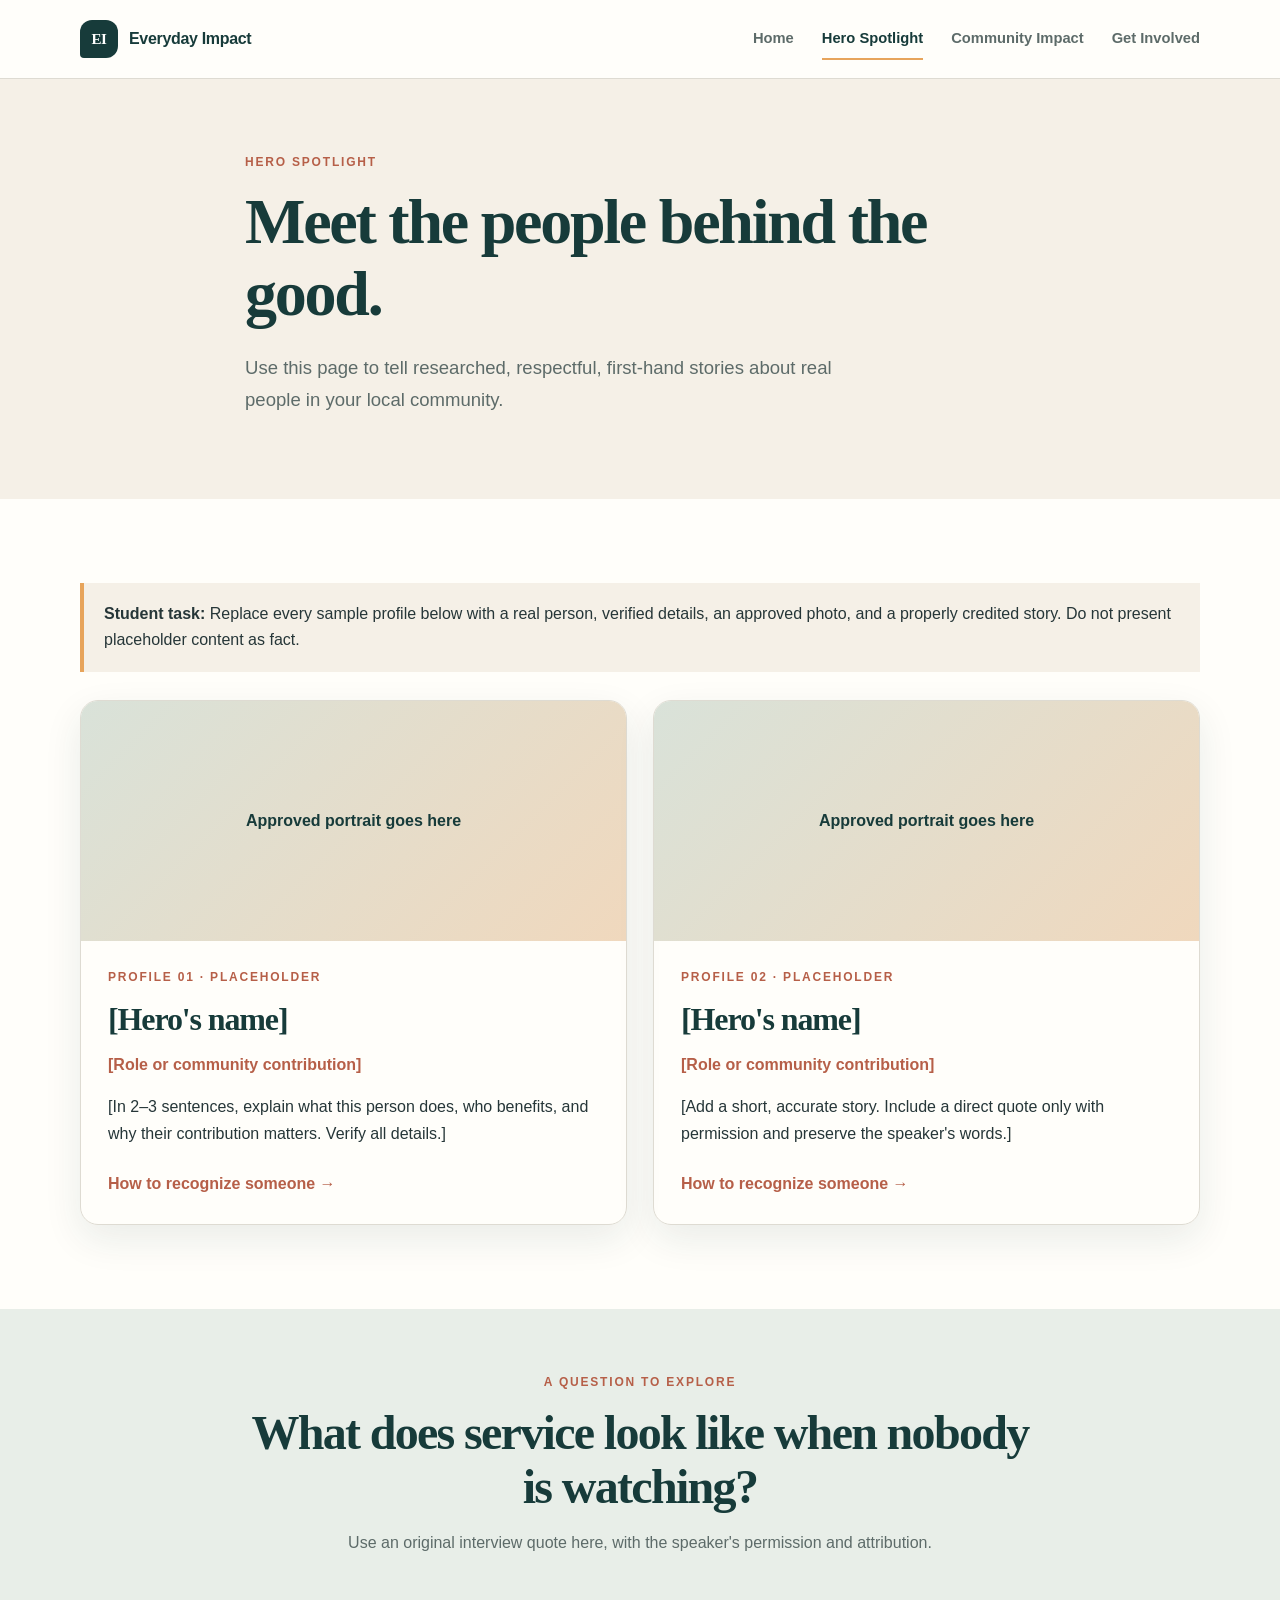
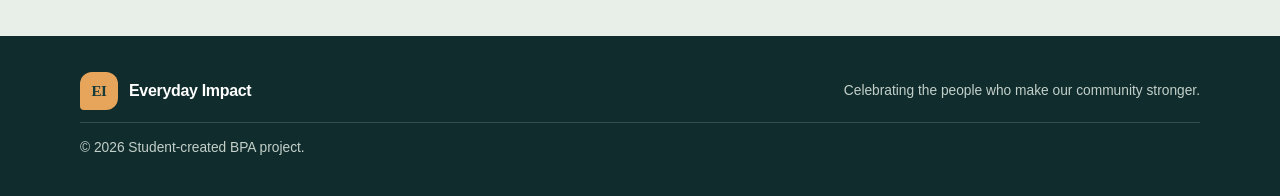
==== heroes.html @ 584205df "Initial commit" ====
<!doctype html>
<html lang="en">
<head>
  <meta charset="utf-8"><meta name="viewport" content="width=device-width, initial-scale=1">
  <meta name="description" content="Meet local community heroes and learn their stories.">
  <title>Hero Spotlight | Everyday Impact</title>
  <link rel="stylesheet" href="css/styles.css"><script src="js/main.js" defer></script>
</head>
<body>
  <a class="skip-link" href="#main">Skip to content</a>
  <header class="site-header"><div class="container nav-wrap">
    <a class="brand" href="index.html"><span class="brand-mark">EI</span><span>Everyday Impact</span></a>
    <button class="menu-toggle" type="button" aria-expanded="false" aria-controls="primary-nav">Menu</button>
    <nav id="primary-nav" class="primary-nav" aria-label="Main navigation">
      <a href="index.html">Home</a><a href="heroes.html" aria-current="page">Hero Spotlight</a><a href="impact.html">Community Impact</a><a href="get-involved.html">Get Involved</a>
    </nav>
  </div></header>
  <main id="main">
    <section class="page-hero"><div class="container narrow">
      <p class="eyebrow">Hero spotlight</p><h1>Meet the people behind the good.</h1>
      <p class="lead">Use this page to tell researched, respectful, first-hand stories about real people in your local community.</p>
    </div></section>
    <section class="section container">
      <div class="notice"><strong>Student task:</strong> Replace every sample profile below with a real person, verified details, an approved photo, and a properly credited story. Do not present placeholder content as fact.</div>
      <div class="profile-grid">
        <article class="profile-card">
          <div class="image-placeholder"><span>Approved portrait goes here</span></div>
          <div class="profile-body"><p class="eyebrow">Profile 01 · Placeholder</p><h2>[Hero's name]</h2><p class="profile-role">[Role or community contribution]</p><p>[In 2–3 sentences, explain what this person does, who benefits, and why their contribution matters. Verify all details.]</p><a class="text-link" href="get-involved.html">How to recognize someone →</a></div>
        </article>
        <article class="profile-card">
          <div class="image-placeholder"><span>Approved portrait goes here</span></div>
          <div class="profile-body"><p class="eyebrow">Profile 02 · Placeholder</p><h2>[Hero's name]</h2><p class="profile-role">[Role or community contribution]</p><p>[Add a short, accurate story. Include a direct quote only with permission and preserve the speaker's words.]</p><a class="text-link" href="get-involved.html">How to recognize someone →</a></div>
        </article>
      </div>
    </section>
    <section class="quote-band"><div class="container narrow"><p class="eyebrow">A question to explore</p><h2>What does service look like when nobody is watching?</h2><p>Use an original interview quote here, with the speaker's permission and attribution.</p></div></section>
  </main>
  <footer class="site-footer"><div class="container footer-inner"><a class="brand brand-footer" href="index.html"><span class="brand-mark">EI</span><span>Everyday Impact</span></a><p>Celebrating the people who make our community stronger.</p><p class="copyright">© <span data-year></span> Student-created BPA project.</p></div></footer>
</body></html>
---- css/styles.css ----
/* Everyday Impact starter styles
   Students: customize the design tokens first, then components and page-specific styles. */
:root {
  --color-ink: #263638;
  --color-muted: #5d6b69;
  --color-primary: #173b3a;
  --color-primary-dark: #102c2c;
  --color-gold: #e7a45b;
  --color-paper: #f5f0e7;
  --color-white: #fffefa;
  --color-terra: #b65f48;
  --color-line: #dedbd2;
  --font-heading: Georgia, "Times New Roman", serif;
  --font-body: Arial, Helvetica, sans-serif;
  --content-width: 1120px;
  --radius-card: 18px;
  --shadow-soft: 0 14px 38px rgba(23, 59, 58, .09);
}
* { box-sizing: border-box; }
html { scroll-behavior: smooth; }
body { margin: 0; color: var(--color-ink); background: var(--color-white); font-family: var(--font-body); line-height: 1.65; }
a { color: inherit; }
img, video { max-width: 100%; height: auto; }
.container { width: min(var(--content-width), calc(100% - 40px)); margin-inline: auto; }
.narrow { max-width: 790px; }
.reading-width { max-width: 720px; }
.skip-link { position: absolute; left: -9999px; top: 8px; z-index: 99; background: white; padding: 10px; }
.skip-link:focus { left: 8px; }
.site-header { position: relative; z-index: 5; background: var(--color-white); border-bottom: 1px solid var(--color-line); }
.nav-wrap { min-height: 78px; display: flex; align-items: center; justify-content: space-between; gap: 24px; }
.brand { display: inline-flex; align-items: center; gap: 11px; color: var(--color-primary); font-weight: 800; text-decoration: none; letter-spacing: -.02em; }
.brand-mark { display: grid; place-items: center; width: 38px; height: 38px; border-radius: 12px 12px 12px 4px; background: var(--color-primary); color: white; font-family: var(--font-heading); font-size: 15px; }
.primary-nav { display: flex; align-items: center; gap: 28px; }
.primary-nav a { color: var(--color-muted); font-size: .92rem; font-weight: 700; text-decoration: none; padding: 8px 0; border-bottom: 2px solid transparent; }
.primary-nav a:hover, .primary-nav a[aria-current="page"] { color: var(--color-primary); border-color: var(--color-gold); }
.menu-toggle { display: none; border: 1px solid var(--color-line); background: white; border-radius: 8px; padding: 8px 12px; font: inherit; }
.hero { overflow: hidden; background: var(--color-paper); padding: 76px 0 82px; }
.hero-grid { display: grid; grid-template-columns: 1.08fr .92fr; align-items: center; gap: 56px; }
.eyebrow { margin: 0 0 13px; color: var(--color-terra); font-size: .75rem; font-weight: 800; letter-spacing: .15em; text-transform: uppercase; }
h1, h2, h3 { color: var(--color-primary); line-height: 1.13; }
h1, h2 { font-family: var(--font-heading); font-weight: 600; letter-spacing: -.035em; }
h1 { margin: 0 0 22px; font-size: clamp(2.8rem, 6vw, 5rem); }
h1 em { color: var(--color-terra); font-weight: 500; }
h2 { margin: 0 0 15px; font-size: clamp(2rem, 4vw, 3.15rem); }
h3 { margin: 0 0 10px; font-size: 1.3rem; }
p { margin-top: 0; }
.lead { color: var(--color-muted); max-width: 610px; font-size: 1.16rem; line-height: 1.7; }
.button-row { display: flex; flex-wrap: wrap; gap: 12px; margin-top: 30px; }
.button { display: inline-flex; justify-content: center; align-items: center; min-height: 48px; padding: 11px 20px; border: 2px solid transparent; border-radius: 999px; font-weight: 800; text-decoration: none; transition: transform .2s ease, background-color .2s ease; cursor: pointer; }
.button:hover { transform: translateY(-2px); }
.button-primary { background: var(--color-primary); color: white; }
.button-primary:hover { background: var(--color-primary-dark); }
.button-outline { border-color: var(--color-primary); color: var(--color-primary); }
.button-light { background: var(--color-white); color: var(--color-primary); }
.hero-art { min-height: 390px; position: relative; display: grid; place-items: center; border-radius: 48% 48% 22px 22px; background: #d9e2d9; overflow: hidden; }
.art-sun { position: absolute; width: 190px; height: 190px; border-radius: 50%; background: var(--color-gold); top: 34px; right: 45px; }
.art-circle { position: absolute; width: 270px; height: 270px; border-radius: 50%; background: var(--color-primary); bottom: -100px; left: -45px; opacity: .94; }
.art-card { position: relative; z-index: 1; display: flex; align-items: center; gap: 16px; padding: 24px 28px; border-radius: 15px; background: var(--color-white); box-shadow: var(--shadow-soft); color: var(--color-primary); font-family: var(--font-heading); font-size: 1.55rem; line-height: 1.2; transform: rotate(-4deg); }
.art-symbol { color: var(--color-terra); font-size: 3rem; }
.art-note { position: absolute; z-index: 1; bottom: 9px; right: 14px; max-width: 220px; color: var(--color-primary); font-size: .7rem; text-align: right; }
.section { padding-top: 84px; padding-bottom: 84px; }
.section-heading { max-width: 700px; margin: 0 auto 38px; text-align: center; }
.section-heading p:last-child { color: var(--color-muted); }
.card-grid { display: grid; gap: 20px; }
.card-grid.three { grid-template-columns: repeat(3, 1fr); }
.feature-card, .impact-card { padding: 30px; border: 1px solid var(--color-line); border-radius: var(--radius-card); background: var(--color-white); box-shadow: var(--shadow-soft); }
.feature-card p, .impact-card p { color: var(--color-muted); }
.icon-disc { display: grid; place-items: center; width: 48px; height: 48px; margin-bottom: 22px; border-radius: 50%; background: var(--color-paper); color: var(--color-terra); font-size: 1.4rem; font-weight: 800; }
.text-link { display: inline-block; margin-top: 8px; color: var(--color-terra); font-weight: 800; text-decoration: none; }
.text-link:hover { text-decoration: underline; }
.callout { padding: 48px 0; background: var(--color-primary); color: white; }
.callout-inner { display: flex; justify-content: space-between; align-items: center; gap: 30px; }
.callout h2 { max-width: 600px; margin: 0; color: white; }
.callout .eyebrow { color: var(--color-gold); }
.site-footer { padding: 36px 0; background: #102c2c; color: #e8eee8; }
.footer-inner { display: flex; flex-wrap: wrap; align-items: center; justify-content: space-between; gap: 12px 24px; }
.brand-footer { color: white; }
.brand-footer .brand-mark { background: var(--color-gold); color: var(--color-primary); }
.footer-inner p { margin: 0; color: #c3d0ca; font-size: .86rem; }
.copyright { flex-basis: 100%; padding-top: 14px; border-top: 1px solid rgba(255,255,255,.16); }
.page-hero { padding: 74px 0 65px; background: var(--color-paper); }
.page-hero h1 { font-size: clamp(2.7rem, 5vw, 4.2rem); }
.profile-grid { display: grid; grid-template-columns: repeat(2, 1fr); gap: 26px; }
.profile-card { overflow: hidden; border: 1px solid var(--color-line); border-radius: var(--radius-card); box-shadow: var(--shadow-soft); }
.image-placeholder { min-height: 240px; display: grid; place-items: center; padding: 20px; background: linear-gradient(135deg, #d9e2d9, #f0d8bd); color: var(--color-primary); text-align: center; font-weight: 800; }
.profile-body { padding: 27px; }
.profile-body h2 { font-size: 2rem; }
.profile-role { color: var(--color-terra); font-weight: 800; }
.notice { margin-bottom: 28px; padding: 18px 20px; border-left: 4px solid var(--color-gold); background: var(--color-paper); color: var(--color-ink); }
.quote-band { padding: 64px 0; background: #e8eee8; text-align: center; }
.quote-band h2 { font-size: clamp(2rem, 4vw, 3rem); }
.quote-band p:last-child { color: var(--color-muted); }
.impact-grid { display: grid; grid-template-columns: repeat(3, 1fr); gap: 20px; }
.step-number { display: inline-block; margin-bottom: 24px; color: var(--color-terra); font-family: var(--font-heading); font-size: 2.6rem; }
.stat-panel { padding: 65px 0; background: var(--color-primary); color: white; }
.stat-inner { display: grid; grid-template-columns: 1fr 260px; align-items: center; gap: 50px; }
.stat-inner h2 { color: white; }
.stat-inner p:last-child { max-width: 650px; color: #d3ded8; }
.stat-placeholder { display: grid; place-items: center; min-height: 180px; padding: 20px; border: 1px dashed rgba(255,255,255,.6); border-radius: 18px; text-align: center; }
.stat-placeholder span { color: var(--color-gold); font-family: var(--font-heading); font-size: 4rem; }
.stat-placeholder small { color: #d3ded8; }
.section-tint { background: var(--color-paper); }
.nomination-form { display: grid; gap: 10px; margin-top: 28px; }
.nomination-form label { margin-top: 10px; font-weight: 800; }
.nomination-form input[type="text"], .nomination-form textarea { width: 100%; padding: 13px 14px; border: 1px solid #aebbb4; border-radius: 9px; background: white; color: var(--color-ink); font: inherit; }
.nomination-form input:focus, .nomination-form textarea:focus { outline: 3px solid rgba(231,164,91,.45); border-color: var(--color-primary); }
.nomination-form .consent { display: flex; align-items: flex-start; gap: 10px; font-weight: 400; }
.nomination-form .consent input { margin-top: 7px; }
.form-note { color: var(--color-muted); font-size: .86rem; }
@media (max-width: 760px) {
  .nav-wrap { min-height: 68px; flex-wrap: wrap; padding-top: 12px; padding-bottom: 12px; }
  .menu-toggle { display: block; }
  .primary-nav { display: none; flex-basis: 100%; flex-direction: column; align-items: stretch; gap: 4px; padding: 8px 0 4px; }
  .primary-nav.is-open { display: flex; }
  .primary-nav a { padding: 10px 4px; }
  .hero { padding: 52px 0; }
  .hero-grid, .stat-inner { grid-template-columns: 1fr; gap: 34px; }
  .hero-art { min-height: 280px; }
  .card-grid.three, .impact-grid, .profile-grid { grid-template-columns: 1fr; }
  .section { padding-top: 60px; padding-bottom: 60px; }
  .callout-inner { align-items: flex-start; flex-direction: column; }
  .footer-inner { align-items: flex-start; flex-direction: column; }
}
@media (prefers-reduced-motion: reduce) {
  *, *::before, *::after { scroll-behavior: auto !important; transition-duration: .01ms !important; animation-duration: .01ms !important; animation-iteration-count: 1 !important; }
}
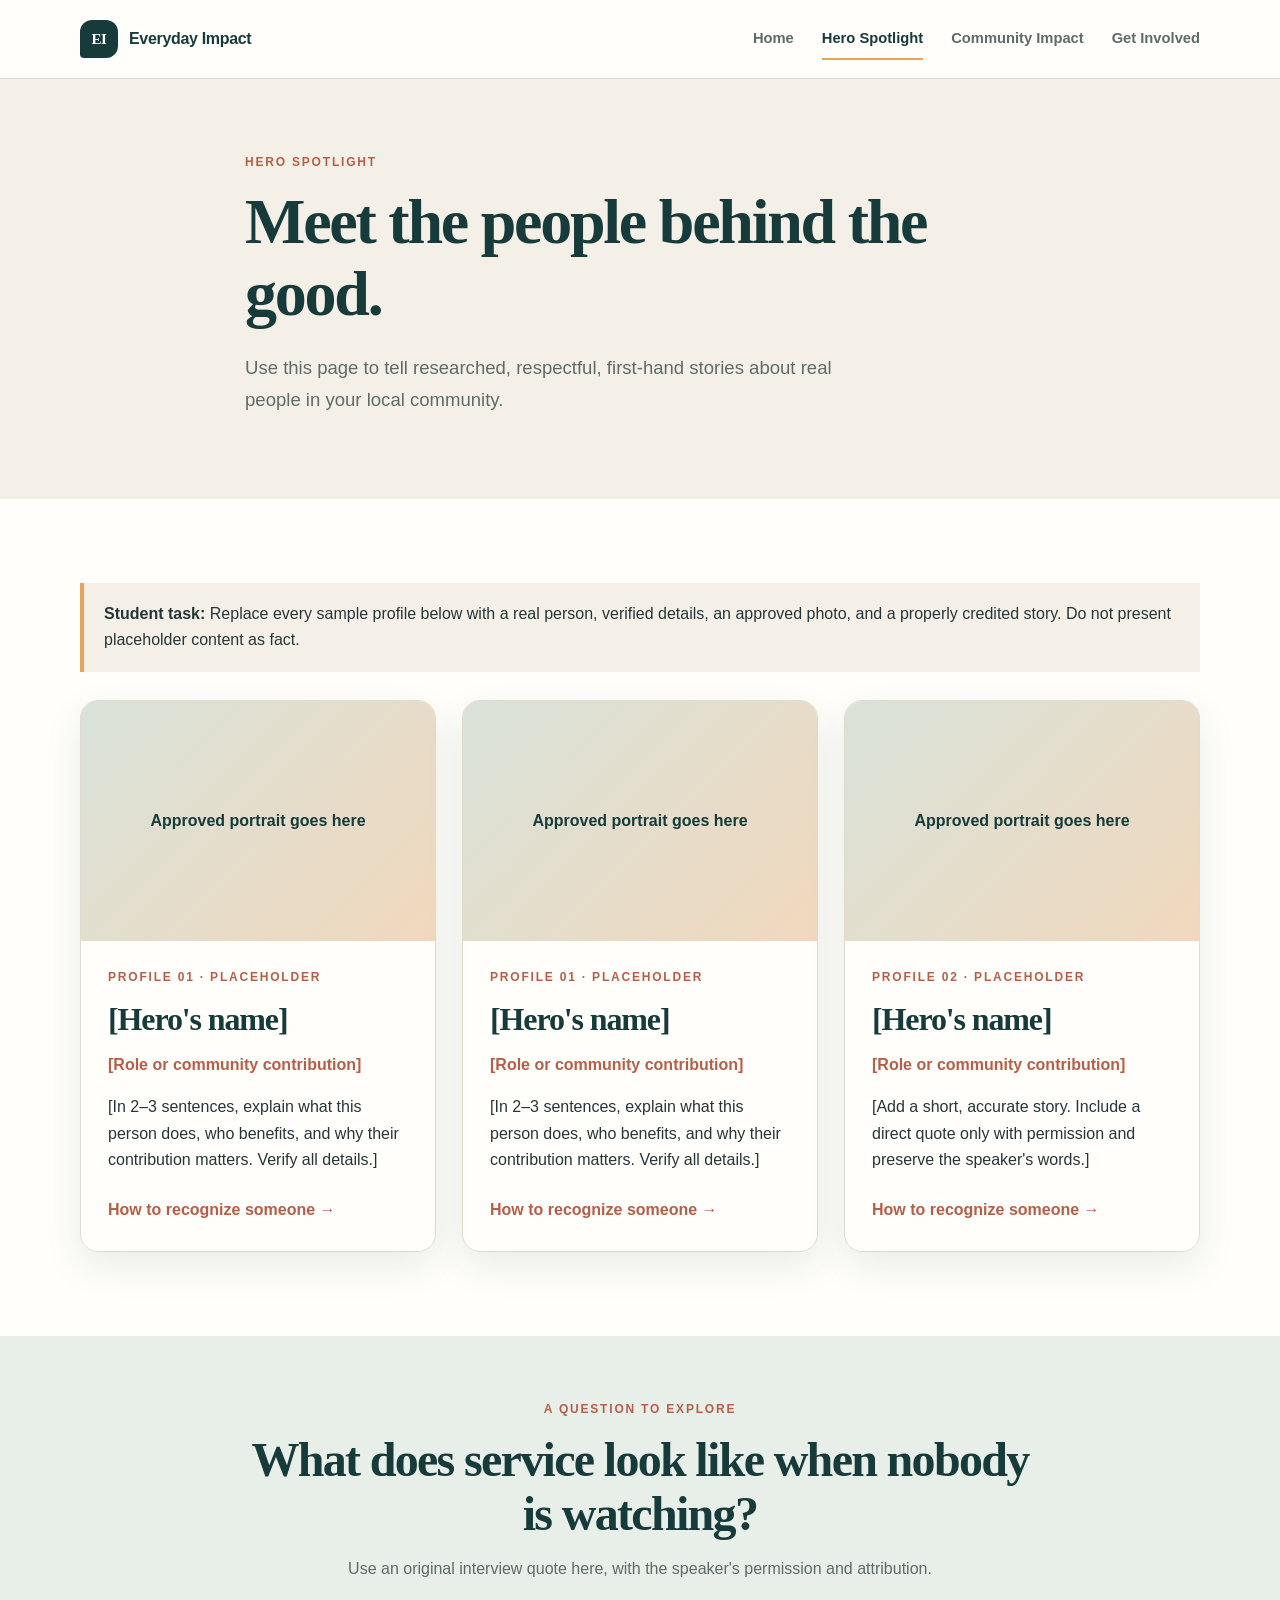
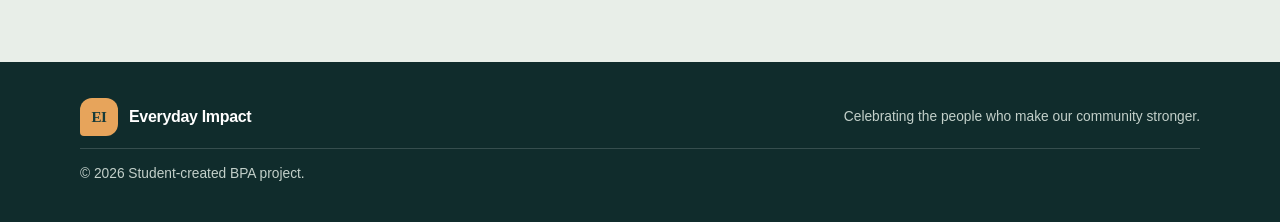
==== commit 22c5649d: "try 3 column for heros" ====
--- a/heroes.html
+++ b/heroes.html
@@ -29,6 +29,10 @@
         </article>
         <article class="profile-card">
           <div class="image-placeholder"><span>Approved portrait goes here</span></div>
+          <div class="profile-body"><p class="eyebrow">Profile 01 · Placeholder</p><h2>[Hero's name]</h2><p class="profile-role">[Role or community contribution]</p><p>[In 2–3 sentences, explain what this person does, who benefits, and why their contribution matters. Verify all details.]</p><a class="text-link" href="get-involved.html">How to recognize someone →</a></div>
+        </article>
+        <article class="profile-card">
+          <div class="image-placeholder"><span>Approved portrait goes here</span></div>
           <div class="profile-body"><p class="eyebrow">Profile 02 · Placeholder</p><h2>[Hero's name]</h2><p class="profile-role">[Role or community contribution]</p><p>[Add a short, accurate story. Include a direct quote only with permission and preserve the speaker's words.]</p><a class="text-link" href="get-involved.html">How to recognize someone →</a></div>
         </article>
       </div>
--- a/css/styles.css
+++ b/css/styles.css
@@ -80,7 +80,7 @@
 .copyright { flex-basis: 100%; padding-top: 14px; border-top: 1px solid rgba(255,255,255,.16); }
 .page-hero { padding: 74px 0 65px; background: var(--color-paper); }
 .page-hero h1 { font-size: clamp(2.7rem, 5vw, 4.2rem); }
-.profile-grid { display: grid; grid-template-columns: repeat(2, 1fr); gap: 26px; }
+.profile-grid { display: grid; grid-template-columns: repeat(3, 1fr); gap: 26px; }
 .profile-card { overflow: hidden; border: 1px solid var(--color-line); border-radius: var(--radius-card); box-shadow: var(--shadow-soft); }
 .image-placeholder { min-height: 240px; display: grid; place-items: center; padding: 20px; background: linear-gradient(135deg, #d9e2d9, #f0d8bd); color: var(--color-primary); text-align: center; font-weight: 800; }
 .profile-body { padding: 27px; }
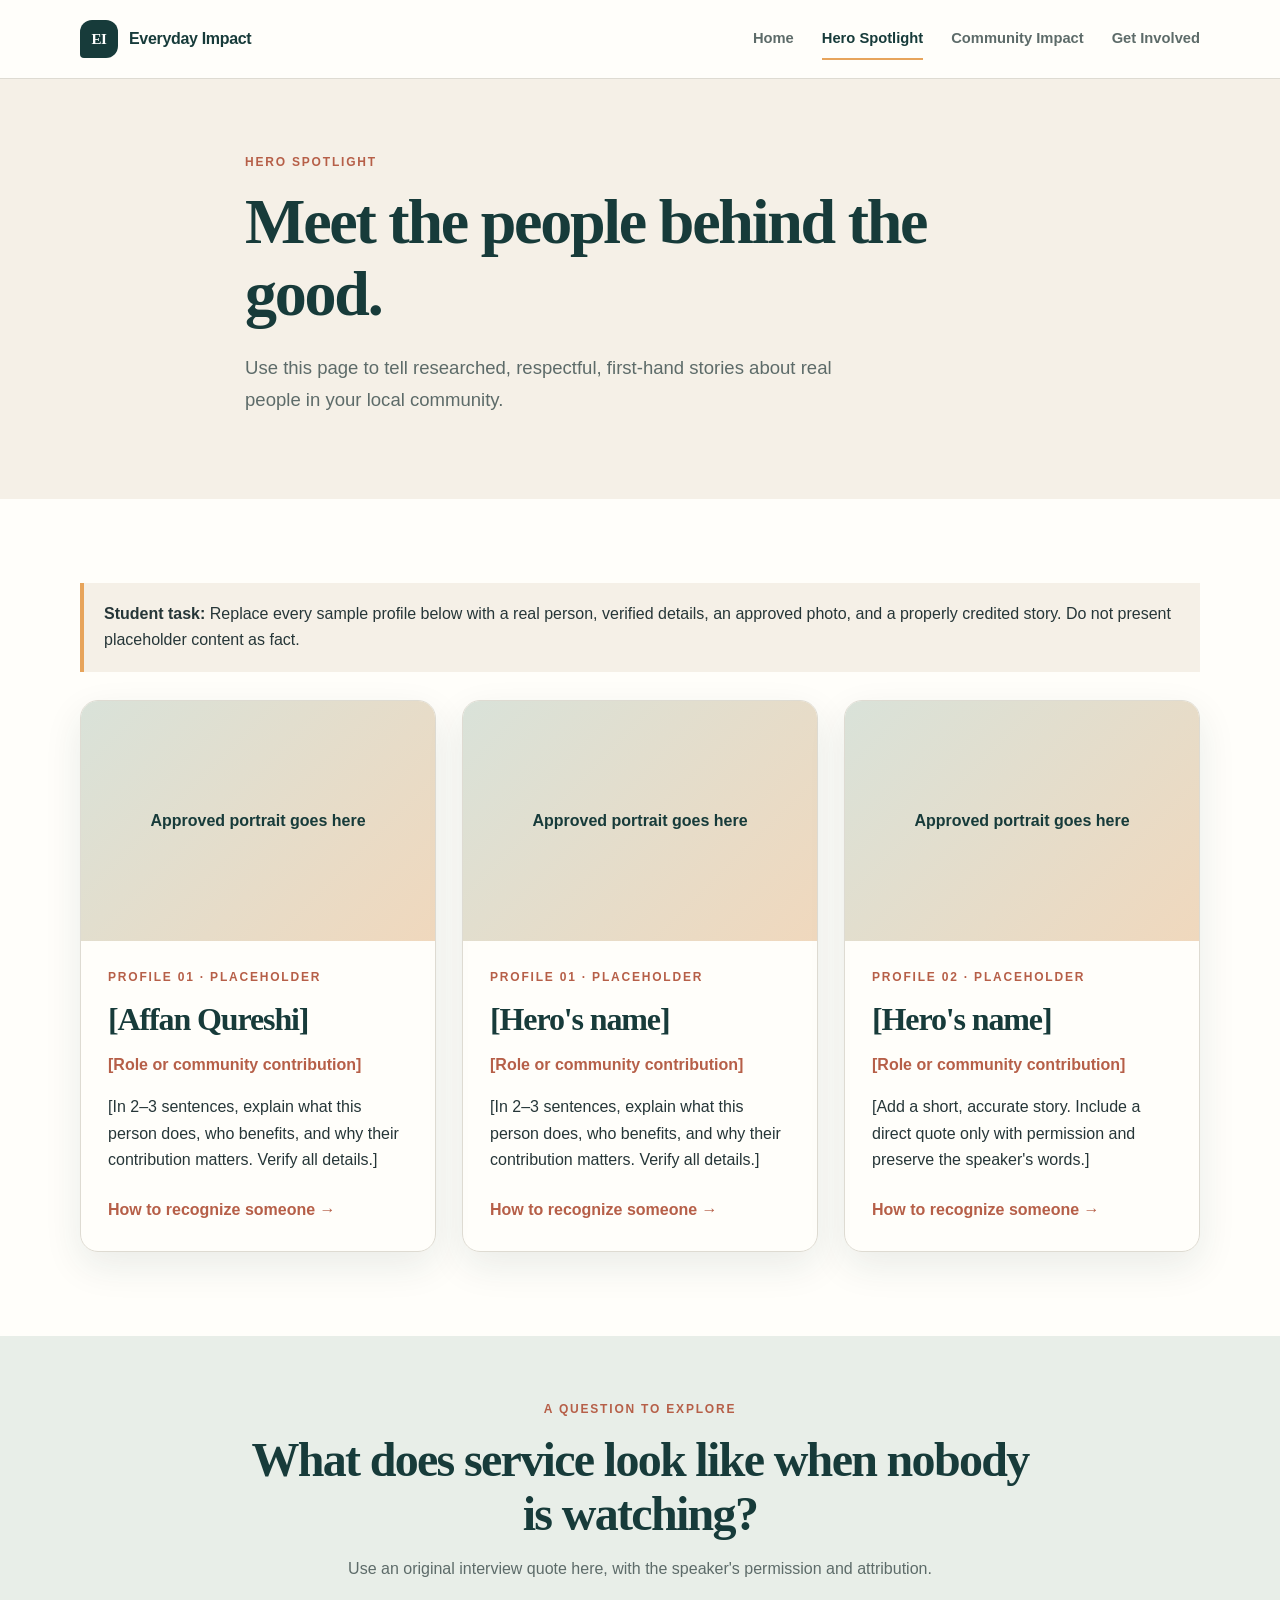
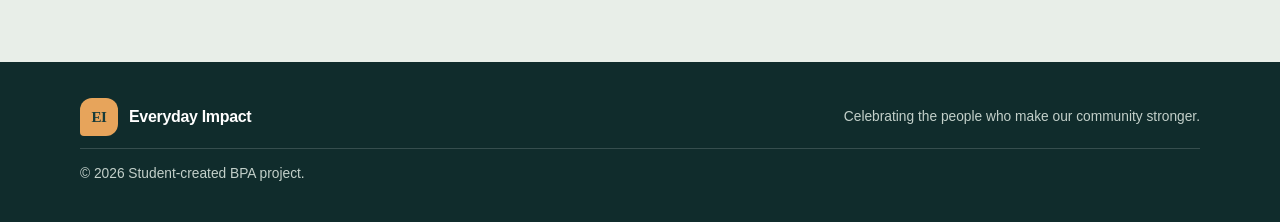
==== commit 601cfeda: "Replace placeholder hero with Affan Qureshi" ====
--- a/heroes.html
+++ b/heroes.html
@@ -25,7 +25,7 @@
       <div class="profile-grid">
         <article class="profile-card">
           <div class="image-placeholder"><span>Approved portrait goes here</span></div>
-          <div class="profile-body"><p class="eyebrow">Profile 01 · Placeholder</p><h2>[Hero's name]</h2><p class="profile-role">[Role or community contribution]</p><p>[In 2–3 sentences, explain what this person does, who benefits, and why their contribution matters. Verify all details.]</p><a class="text-link" href="get-involved.html">How to recognize someone →</a></div>
+          <div class="profile-body"><p class="eyebrow">Profile 01 · Placeholder</p><h2>[Affan Qureshi]</h2><p class="profile-role">[Role or community contribution]</p><p>[In 2–3 sentences, explain what this person does, who benefits, and why their contribution matters. Verify all details.]</p><a class="text-link" href="get-involved.html">How to recognize someone →</a></div>
         </article>
         <article class="profile-card">
           <div class="image-placeholder"><span>Approved portrait goes here</span></div>
